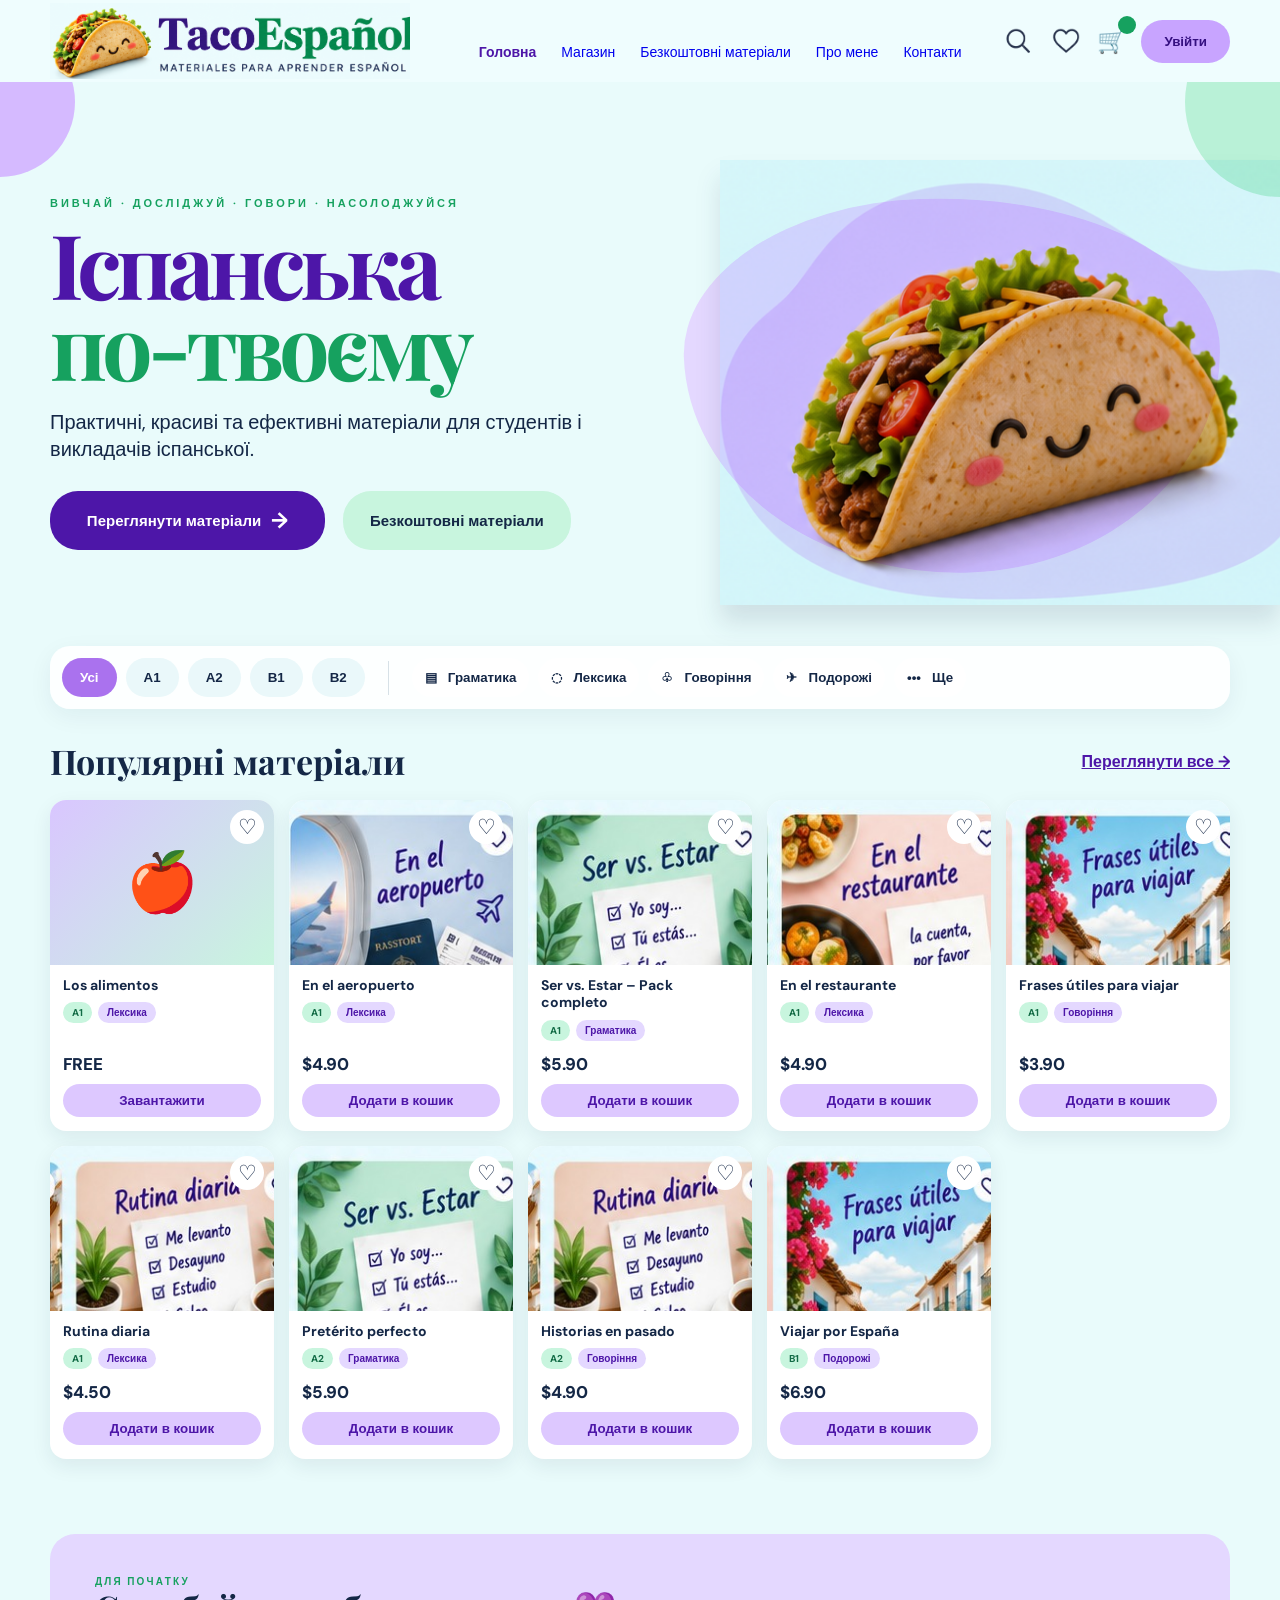
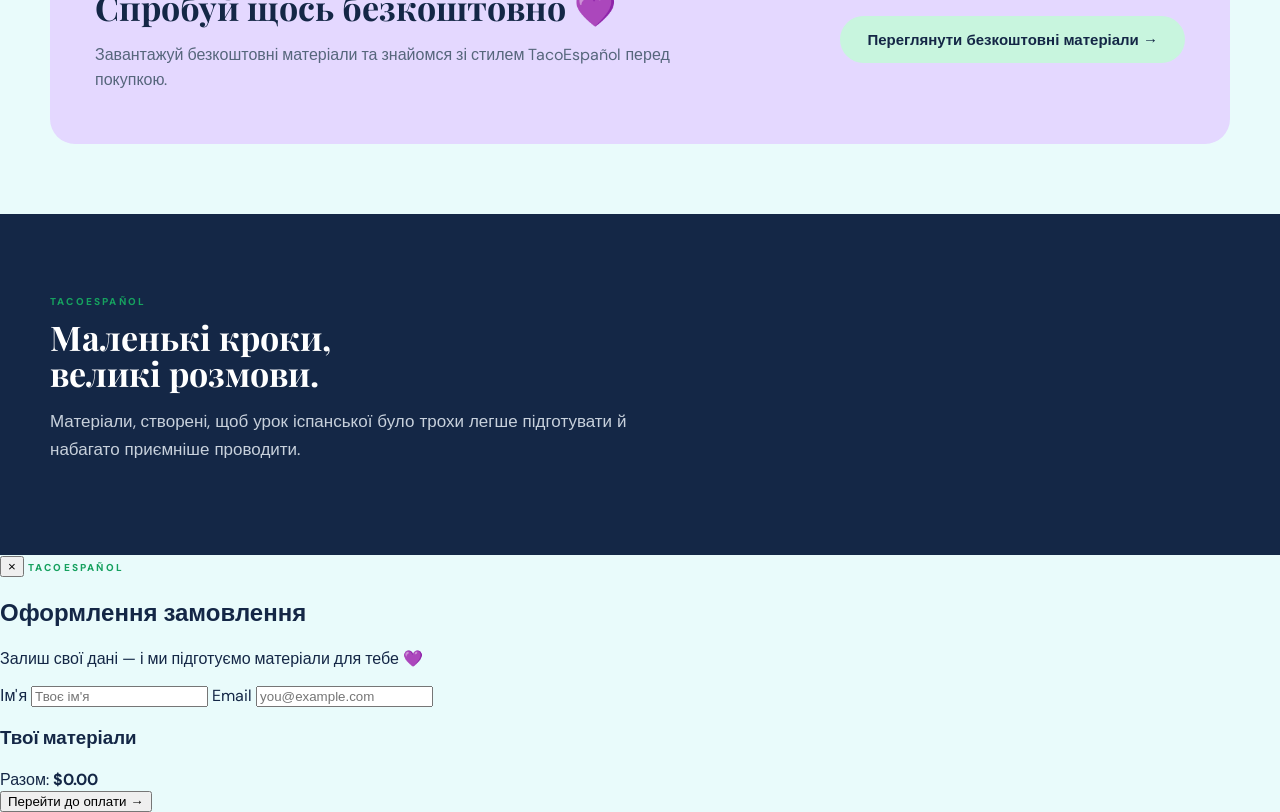
==== index.html @ 5d4e1d15 "Update index.html" ====
<!doctype html>
<html lang="uk">
<head>
  <meta charset="UTF-8">
  <meta name="viewport" content="width=device-width, initial-scale=1.0">
  <title>TacoEspañol — матеріали для вивчення іспанської</title>
  <link rel="stylesheet" href="styles.css">
</head>
<body>
  <header class="site-header">
    <div class="container nav">
      <a class="brand" href="#">
        <img src="assets/taco-mascot.png" alt="TacoEspañol taco" class="brand-taco">
        <span class="brand-name"><b>Taco</b><strong>Español</strong><small>MATERIALES PARA APRENDER ESPAÑOL</small></span>
      </a>
      <nav class="desktop-nav">
        <a class="active" href="#">Головна</a><a href="#shop">Магазин</a><a href="#free">Безкоштовні матеріали</a><a href="#about">Про мене</a><a href="#contact">Контакти</a>
      </nav>
      <div class="actions">
        <button aria-label="Buscar" class="icon-btn">⌕</button>
        <button aria-label="Favoritos" class="icon-btn">♡</button>
        <button aria-label="Carrito" class="icon-btn cart-btn" onclick="openCart()">🛒<span id="cartCount"></span></button>
        <button class="login">Увійти</button>
      </div>
    </div>
  </header>

  <main>
    <section class="hero">
      <div class="blob blob-purple"></div><div class="blob blob-mint"></div>
      <div class="container hero-grid">
        <div class="hero-copy">
          <div class="kicker">ВИВЧАЙ · ДОСЛІДЖУЙ · ГОВОРИ · НАСОЛОДЖУЙСЯ</div>
          <h1>Іспанська<br><em>по-твоєму</em></h1>
          <p>Практичні, красиві та ефективні матеріали для студентів і викладачів іспанської.</p>
          <div class="hero-buttons">
            <a class="btn primary" href="#shop">Переглянути матеріали <span>→</span></a>
            <a class="btn secondary" href="#free">Безкоштовні матеріали</a>
          </div>
        </div>
        <div class="hero-art">
          <div class="taco-bg"></div>
          <img src="assets/taco-mascot.png" alt="Taco sonriente" class="hero-taco">
        </div>
      </div>
    </section>

    <section class="filters-wrap" id="shop">
      <div class="container">
        <div class="filters">
          <button class="filter active" data-filter="all">Усі</button>
          <button class="filter" data-filter="A1">A1</button><button class="filter" data-filter="A2">A2</button>
          <button class="filter" data-filter="B1">B1</button><button class="filter" data-filter="B2">B2</button>
          <i></i>
          <button class="filter topic" data-filter="Граматика">▤ &nbsp; Граматика</button>
          <button class="filter topic" data-filter="Лексика">◌ &nbsp; Лексика</button>
          <button class="filter topic" data-filter="Говоріння">♧ &nbsp; Говоріння</button>
          <button class="filter topic" data-filter="Подорожі">✈ &nbsp; Подорожі</button>
          <button class="filter topic" data-filter="Ще">••• &nbsp; Ще</button>
        </div>
      </div>
    </section>

    <section class="popular">
      <div class="container">
        <div class="section-title"><h2>Популярні матеріали</h2><a href="#shop">Переглянути все →</a></div>
        <div class="products" id="products"></div>
      </div>
    </section>

    <section class="free-section" id="free">
      <div class="container free-box">
        <div><span class="mini-label">ДЛЯ ПОЧАТКУ</span><h2>Спробуй щось безкоштовно 💜</h2><p>Завантажуй безкоштовні матеріали та знайомся зі стилем TacoEspañol перед покупкою.</p></div>
        <button class="btn secondary" onclick="showFree()">Переглянути безкоштовні матеріали →</button>
      </div>
    </section>

    <section class="about" id="about">
      <div class="container"><span class="mini-label">TACOESPAÑOL</span><h2>Маленькі кроки,<br>великі розмови.</h2><p>Матеріали, створені, щоб урок іспанської було трохи легше підготувати й набагато приємніше проводити.</p></div>
    </section>
  </main>

  <div class="toast" id="toast"></div>

<div class="cart-modal" id="cartModal">
  <div class="cart-overlay" onclick="closeCart()"></div>

  <div class="cart-panel">
    <button class="cart-close" onclick="closeCart()">×</button>

    <h2>Твій кошик 🛒</h2>

    <div id="cartItems"></div>

    <div class="cart-empty" id="cartEmpty">
      Тут поки порожньо 💜
    </div>

    <div class="cart-total">
      <span>Разом:</span>
      <strong id="cartTotal">$0.00</strong>
    </div>

    <button class="cart-checkout" onclick="checkout()">
      Оформити замовлення →
    </button>
  </div>
</div>
<div class="checkout-modal" id="checkoutModal">
  <div class="checkout-overlay" onclick="closeCheckout()"></div>

  <div class="checkout-panel">
    <button class="checkout-close" onclick="closeCheckout()">×</button>

    <span class="mini-label">TACOESPAÑOL</span>
    <h2>Оформлення замовлення</h2>

    <p class="checkout-note">
      Залиш свої дані — і ми підготуємо матеріали для тебе 💜
    </p>

    <label>
      Ім'я
      <input type="text" id="checkoutName" placeholder="Твоє ім'я">
    </label>

    <label>
      Email
      <input type="email" id="checkoutEmail" placeholder="you@example.com">
    </label>

    <div class="checkout-summary">
      <h3>Твої матеріали</h3>
      <div id="checkoutItems"></div>

      <div class="checkout-total">
        <span>Разом:</span>
        <strong id="checkoutTotal">$0.00</strong>
      </div>
    </div>

    <button class="checkout-submit" onclick="submitCheckout()">
      Перейти до оплати →
    </button>
  </div>
</div>
<script src="app.js"></script>
</body>
</html>
---- styles.css ----
@import url('https://fonts.googleapis.com/css2?family=DM+Sans:wght@400;500;600;700&family=Playfair+Display:wght@600;700&display=swap');

:root{
  --purple:#4d16a8;
  --purple2:#7433c7;
  --green:#16a15f;
  --navy:#142746;
  --aqua:#e9fbfb;
  --mint:#c8f5de;
  --lav:#e4d8ff;
  --white:#fff;
  --line:#dfeaf0;
}

*{box-sizing:border-box}

html{
  scroll-behavior:smooth;
  max-width:100%;
  overflow-x:hidden;
}

body{
  margin:0;
  background:var(--aqua);
  color:var(--navy);
  font-family:"DM Sans",Arial,sans-serif;
  max-width:100%;
  overflow-x:hidden;
}

.container{
  width:min(1180px,calc(100% - 64px));
  margin:auto;
}

.site-header{
  height:82px;
  background:rgba(239,253,254,.92);
  backdrop-filter:blur(12px);
  position:sticky;
  top:0;
  z-index:20;
}

.nav{
  height:100%;
  display:flex;
  align-items:center;
  justify-content:space-between;
  gap:24px;
}

.brand{
  width:390px;
  min-width:390px;
  height:76px;
  display:flex;
  align-items:center;
  background:url("assets/tacoespanol-logo-cropped.png") left center/contain no-repeat;
}

.brand-taco,
.brand-name{
  display:none!important;
}

.desktop-nav{
  display:flex;
  gap:25px;
  align-items:center;
  font-size:14px;
}

.desktop-nav a{
  padding:30px 0 8px;
  border-bottom:0;
  text-decoration:none;
}

.desktop-nav a:hover,
.desktop-nav a:focus,
.desktop-nav a:visited{
  text-decoration:none;
}

.desktop-nav a.active{
  color:var(--purple);
  font-weight:700;
  text-decoration:none;
  border-bottom:0;
}

.actions{
  display:flex;
  align-items:center;
  gap:11px;
}

.icon-btn{
  border:0;
  background:none;
  color:var(--navy);
  font-size:27px;
  cursor:pointer;
  position:relative;
}

.actions .icon-btn:first-child,
.actions .icon-btn:nth-child(2){
  width:36px;
  height:36px;
  padding:0;
  font-size:0;
  line-height:0;
  display:grid;
  place-items:center;
  background-repeat:no-repeat;
  background-position:center;
  background-size:29px 29px;
  transform:none;
}

.actions .icon-btn:first-child{
  background-image:url("assets/search-reference.png");
}

.actions .icon-btn:nth-child(2){
  background-image:url("assets/heart-reference.png");
}

.cart-btn{
  font-size:24px;
  width:36px;
  height:36px;
  padding:0;
}

.cart-btn span{
  position:absolute;
  right:-6px;
  top:-7px;
  background:var(--green);
  color:white;
  width:18px;
  height:18px;
  border-radius:50%;
  font-size:10px;
  display:grid;
  place-items:center;
}

.login{
  border:0;
  background:#c8a4ff;
  color:#351080;
  border-radius:28px;
  padding:14px 23px;
  font-weight:700;
  cursor:pointer;
}

.hero{
  position:relative;
  overflow:hidden;
  padding:76px 0 58px;
  min-height:535px;
}

.hero-grid{
  display:grid;
  grid-template-columns:1.05fr .95fr;
  align-items:center;
  min-height:430px;
}

.kicker{
  font-size:11px;
  letter-spacing:.27em;
  font-weight:700;
  color:var(--green);
  margin-bottom:13px;
}

.hero h1{
  font:700 clamp(62px,7vw,92px)/.9 "Playfair Display",Georgia,serif;
  letter-spacing:-.055em;
  margin:0;
  color:var(--purple);
}

.hero h1 em{
  font-style:normal;
  color:var(--green);
}

.hero-copy>p{
  font-size:20px;
  line-height:1.35;
  margin:25px 0 28px;
}

.hero-buttons{
  display:flex;
  gap:18px;
}

.btn{
  display:inline-flex;
  align-items:center;
  justify-content:center;
  border:0;
  border-radius:28px;
  padding:15px 27px;
  font-weight:700;
  font-size:15px;
  cursor:pointer;
  text-decoration:none;
}

.btn.primary{
  background:var(--purple);
  color:white;
  min-width:275px;
}

.btn.primary span{
  margin-left:10px;
  font-size:22px;
}

.btn.secondary{
  background:var(--mint);
  color:var(--navy);
  min-width:220px;
}

.hero-art{
  height:420px;
  position:relative;
}

.taco-bg{
  position:absolute;
  inset:35px 10px 10px 15px;
  background:var(--lav);
  border-radius:45% 55% 48% 52% / 40% 42% 58% 60%;
  transform:rotate(-2deg);
}

.hero-taco{
  position:absolute;
  width:590px;
  height:445px;
  object-fit:cover;
  object-position:center;
  right:-50px;
  top:-3px;
  mix-blend-mode:multiply;
  filter:drop-shadow(0 18px 12px rgba(20,39,70,.12));
}

.blob{
  position:absolute;
  border-radius:50%;
  filter:blur(.2px);
  pointer-events:none;
}

.blob-purple{
  width:150px;
  height:150px;
  background:#d5baff;
  left:-75px;
  top:-55px;
}

.blob-mint{
  width:190px;
  height:190px;
  background:#b9f1d7;
  right:-95px;
  top:-75px;
}

.filters-wrap{
  position:relative;
  z-index:5;
}

.filters{
  background:rgba(255,255,255,.92);
  border-radius:20px;
  padding:12px;
  display:flex;
  gap:9px;
  align-items:center;
  box-shadow:0 7px 25px rgba(20,39,70,.06);
}

.filters i{
  height:34px;
  width:1px;
  background:#d7e1e7;
  margin:0 14px;
}

.filter{
  border:0;
  background:#eaf8fa;
  color:var(--navy);
  border-radius:24px;
  padding:12px 18px;
  font-weight:600;
  cursor:pointer;
  white-space:nowrap;
}

.filter.active{
  background:#aa72ee;
  color:#fff;
}

.filter.topic{
  background:white;
  padding-left:13px;
  padding-right:13px;
}

.popular{
  padding:35px 0 75px;
}

.section-title{
  display:flex;
  align-items:center;
  justify-content:space-between;
  margin-bottom:20px;
}

.section-title h2,
.free-box h2,
.about h2{
  font:700 34px/1.05 "Playfair Display",Georgia,serif;
  margin:0;
  color:var(--navy);
}

.section-title a{
  color:var(--purple);
  font-weight:700;
}

.products{
  display:grid;
  grid-template-columns:repeat(5,1fr);
  gap:15px;
}

.product{
  background:white;
  border-radius:16px;
  overflow:hidden;
  box-shadow:0 7px 20px rgba(20,39,70,.08);
  display:flex;
  flex-direction:column;
}

.product-cover{
  height:165px;
  position:relative;
  background:#eee;
  overflow:hidden;
}

.product-cover img{
  width:100%;
  height:100%;
  object-fit:cover;
}

.heart{
  position:absolute;
  right:10px;
  top:10px;
  width:34px;
  height:34px;
  border:0;
  border-radius:50%;
  background:white;
  color:var(--navy);
  font-size:21px;
  cursor:pointer;
}

.product-body{
  padding:12px 13px 14px;
  display:flex;
  flex-direction:column;
  flex:1;
}

.product h3{
  font-size:14px;
  margin:0 0 8px;
  line-height:1.25;
}

.tags{
  display:flex;
  gap:6px;
  flex-wrap:wrap;
}

.tag{
  background:var(--mint);
  color:#126b45;
  border-radius:12px;
  padding:4px 9px;
  font-size:10px;
  font-weight:700;
}

.tag.topic{
  background:var(--lav);
  color:var(--purple);
}

.product-foot{
  margin-top:auto;
}

.price{
  font-size:17px;
  font-weight:800;
  margin:12px 0 9px;
}

.add{
  width:100%;
  border:0;
  border-radius:18px;
  background:#ddc8ff;
  color:var(--purple);
  font-weight:700;
  padding:9px;
  cursor:pointer;
}

.add:hover{
  background:#cdb0ff;
}

.free-section{
  padding:0 0 70px;
}

.free-box{
  background:var(--lav);
  border-radius:25px;
  padding:35px 45px;
  display:flex;
  align-items:center;
  justify-content:space-between;
  gap:30px;
}

.mini-label{
  font-size:10px;
  letter-spacing:.22em;
  font-weight:800;
  color:var(--green);
}

.free-box p,
.about p{
  color:#56667c;
  line-height:1.6;
  max-width:600px;
}

.about{
  background:var(--navy);
  color:white;
  padding:75px 0;
}

.about h2{
  color:white;
  margin-top:10px;
}

.about p{
  color:#c8d1dc;
  font-size:17px;
}

.toast{
  position:fixed;
  bottom:25px;
  left:50%;
  transform:translate(-50%,20px);
  background:var(--navy);
  color:white;
  padding:13px 20px;
  border-radius:12px;
  opacity:0;
  pointer-events:none;
  transition:.25s;
  z-index:50;
}

.toast.show{
  opacity:1;
  transform:translate(-50%,0);
}

/* Tablet */
@media(max-width:1050px){
  .desktop-nav{
    display:none;
  }

  .brand{
    width:300px;
    min-width:300px;
  }

  .products{
    grid-template-columns:repeat(3,1fr);
  }

  .hero-taco{
    width:500px;
    right:-50px;
  }

  .hero-grid{
    grid-template-columns:1fr 1fr;
  }

  .filters{
    overflow-x:auto;
  }

  .filters i{
    display:none;
  }
}

/* Mobile */
@media(max-width:700px){

  .container{
    width:calc(100% - 32px);
    max-width:100%;
  }

  .site-header{
    height:64px;
    overflow:hidden;
  }

  .nav{
    width:100%;
    gap:7px;
    padding:0 16px;
  }

  .brand{
    width:190px;
    min-width:0;
    max-width:calc(100vw - 125px);
    height:52px;
    flex:1 1 auto;
    background-size:100% auto;
    background-position:left center;
  }

  .actions{
    gap:5px;
    flex:0 0 auto;
  }

  .actions .icon-btn:first-child,
  .actions .icon-btn:nth-child(2){
    display:none;
  }

  .cart-btn{
    width:34px;
    min-width:34px;
    height:36px;
    font-size:18px;
    padding:0;
  }

  .cart-btn span{
    right:-2px;
    top:-3px;
  }

  .login{
    padding:9px 13px;
    font-size:12px;
    white-space:nowrap;
  }

  /* Hero */
  .hero{
    padding:30px 0 14px;
    min-height:0;
  }

  .hero-grid{
    display:flex;
    flex-direction:column;
    min-height:0;
    width:100%;
  }

  .hero-copy{
    width:100%;
    min-width:0;
    position:relative;
    z-index:2;
  }

  .kicker{
    font-size:8px;
    letter-spacing:.14em;
    line-height:1.55;
    margin-bottom:10px;
    max-width:100%;
  }

  .hero h1{
    font-size:50px;
    line-height:.92;
    letter-spacing:-.045em;
    max-width:100%;
  }

  .hero-copy>p{
    font-size:16px;
    line-height:1.42;
    margin:18px 0 21px;
    max-width:100%;
  }

  .hero-copy>p br{
    display:none;
  }

  .hero-buttons{
    width:100%;
    flex-direction:column;
    gap:10px;
  }

  .btn{
    width:100%;
    min-width:0;
    min-height:48px;
    padding:13px 16px;
  }

  .btn.primary,
  .btn.secondary{
    width:100%;
    min-width:0;
  }

  .hero-art{
    height:220px;
    width:100%;
    max-width:100%;
    margin-top:5px;
    overflow:hidden;
  }

  .taco-bg{
    inset:20px 7% 5px;
  }

  .hero-taco{
    width:92%;
    max-width:300px;
    height:auto;
    aspect-ratio:605/455;
    right:50%;
    top:0;
    transform:translateX(50%);
    object-fit:contain;
  }

  .blob-purple{
    width:100px;
    height:100px;
    left:-55px;
    top:-30px;
  }

  .blob-mint{
    width:120px;
    height:120px;
    right:-65px;
    top:-30px;
  }

  /* Filters */
  .filters-wrap{
    max-width:100%;
    overflow:hidden;
  }

  .filters{
    width:100%;
    max-width:100%;
    border-radius:15px;
    padding:8px;
    gap:7px;
    overflow-x:auto;
    overflow-y:hidden;
    -webkit-overflow-scrolling:touch;
    scrollbar-width:none;
  }

  .filters::-webkit-scrollbar{
    display:none;
  }

  .filter{
    padding:10px 15px;
    font-size:13px;
    flex:0 0 auto;
  }

  .filter.topic{
    padding-left:13px;
    padding-right:13px;
  }

  .filters i{
    display:none;
  }

  /* Popular */
  .popular{
    padding:27px 0 46px;
  }

  .section-title{
    width:100%;
    min-width:0;
    gap:12px;
    margin-bottom:15px;
    align-items:flex-end;
  }

  .section-title h2{
    font-size:27px;
    line-height:1.05;
  }

  .section-title a{
    font-size:12px;
    white-space:nowrap;
  }

  .products{
    width:100%;
    grid-template-columns:repeat(2,minmax(0,1fr));
    gap:11px;
  }

  .product{
    min-width:0;
    border-radius:14px;
  }

  .product-cover{
    height:145px;
  }

  .heart{
    right:7px;
    top:7px;
    width:31px;
    height:31px;
    font-size:19px;
  }

  .product-body{
    min-width:0;
    padding:10px 10px 11px;
  }

  .product h3{
    font-size:12px;
    line-height:1.3;
    margin-bottom:7px;
  }

  .tags{
    gap:4px;
  }

  .tag{
    font-size:9px;
    padding:4px 7px;
  }

  .price{
    font-size:15px;
    margin:10px 0 7px;
  }

  .add{
    font-size:11px;
    padding:9px 5px;
    border-radius:16px;
  }

  /* Free materials */
  .free-section{
    width:100%;
    overflow:hidden;
    padding:0 0 48px;
  }

  .free-box{
    width:100%;
    min-width:0;
    padding:25px 21px;
    border-radius:20px;
    gap:17px;
    flex-direction:column;
    align-items:flex-start;
  }

  .free-box>div{
    min-width:0;
    width:100%;
  }

  .free-box h2{
    font-size:27px;
    line-height:1.05;
    margin:8px 0 0;
  }

  .free-box p{
    font-size:14px;
    line-height:1.5;
  }

  .free-box .btn{
    width:100%;
    min-width:0;
  }

  /* About */
  .about{
    width:100%;
    overflow:hidden;
    padding:52px 0;
    scroll-margin-top:64px;
  }

  .about h2{
    font-size:31px;
    line-height:1.05;
  }

  .about p{
    font-size:15px;
    line-height:1.55;
  }

  /* Anchors don't hide under sticky header */
  #shop,
  #free,
  #about{
    scroll-margin-top:76px;
  }
}

/* Very small phones */
@media(max-width:390px){

  .nav{
    padding:0 12px;
  }

  .brand{
    max-width:calc(100vw - 112px);
    height:49px;
  }

  .login{
    padding:8px 10px;
    font-size:11px;
  }

  .hero{
    padding-top:28px;
  }

  .hero h1{
    font-size:45px;
  }

  .hero-art{
    height:220px;
  }

  .hero-taco{
    width:min(330px,100%);
  }

  .products{
    grid-template-columns:1fr;
  }

  .product-cover{
    height:185px;
  }

  .section-title{
    align-items:center;
  }

  .section-title a{
    font-size:11px;
  }
}

/* Prevent any accidental horizontal overflow */
img,
svg,
video{
  max-width:100%;
}

@media (max-width:700px){
  .hero-grid,
  .filters-wrap .container,
  .popular .container,
  .free-section .container,
  .about .container{
    width:calc(100% - 44px);
    margin-left:22px;
    margin-right:22px;
  }

  .hero-copy,
  .hero-art{
    width:100%;
  }
}
.cart-modal{
  position:fixed;
  inset:0;
  z-index:100;
  display:none;
}

.cart-modal.show{
  display:block;
}

.cart-overlay{
  position:absolute;
  inset:0;
  background:rgba(20,39,70,.45);
  backdrop-filter:blur(4px);
}

.cart-panel{
  position:absolute;
  top:0;
  right:0;
  width:min(430px,100%);
  height:100%;
  background:white;
  padding:35px 28px;
  box-shadow:-10px 0 30px rgba(20,39,70,.15);
  overflow-y:auto;
}

.cart-close{
  position:absolute;
  top:18px;
  right:20px;
  width:40px;
  height:40px;
  border:0;
  border-radius:50%;
  background:var(--lav);
  color:var(--navy);
  font-size:28px;
  cursor:pointer;
}

.cart-panel h2{
  font:700 32px/1.1 "Playfair Display",Georgia,serif;
  margin:20px 45px 30px 0;
  color:var(--navy);
}

.cart-empty{
  padding:35px 15px;
  text-align:center;
  color:#68778b;
}

.cart-total{
  display:flex;
  justify-content:space-between;
  align-items:center;
  margin-top:25px;
  padding-top:20px;
  border-top:1px solid var(--line);
  font-size:18px;
}

.cart-checkout{
  width:100%;
  margin-top:20px;
  padding:14px;
  border:0;
  border-radius:25px;
  background:var(--purple);
  color:white;
  font-weight:700;
  font-size:15px;
  cursor:pointer;
}
.cart-item{
  display:flex;
  align-items:center;
  justify-content:space-between;
  gap:15px;
  padding:14px 0;
  border-bottom:1px solid var(--line);
  font-size:15px;
  font-weight:600;
}

.cart-item span{
  flex:1;
  line-height:1.35;
}

.cart-item button{
  flex:0 0 32px;
  width:32px;
  height:32px;
  border:0;
  border-radius:50%;
  background:var(--lav);
  color:var(--purple);
  font-size:20px;
  line-height:1;
  cursor:pointer;
}
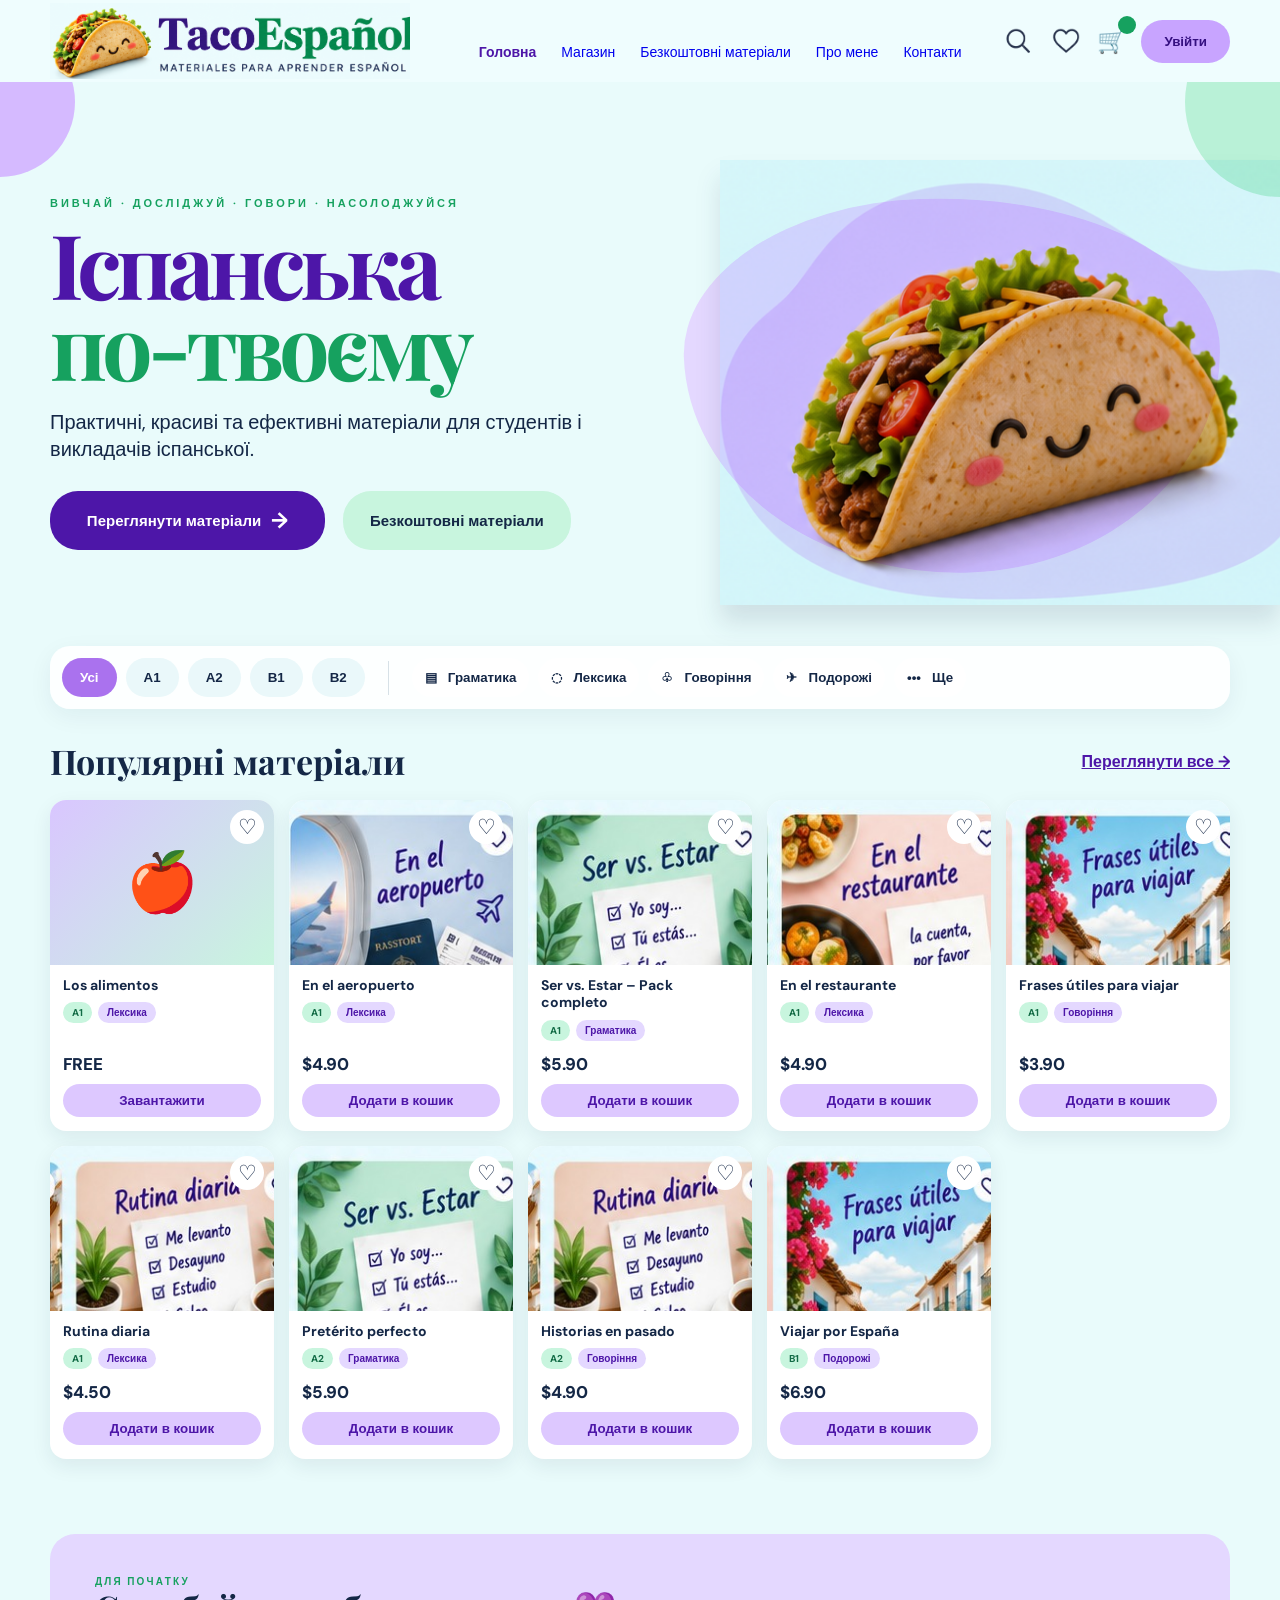
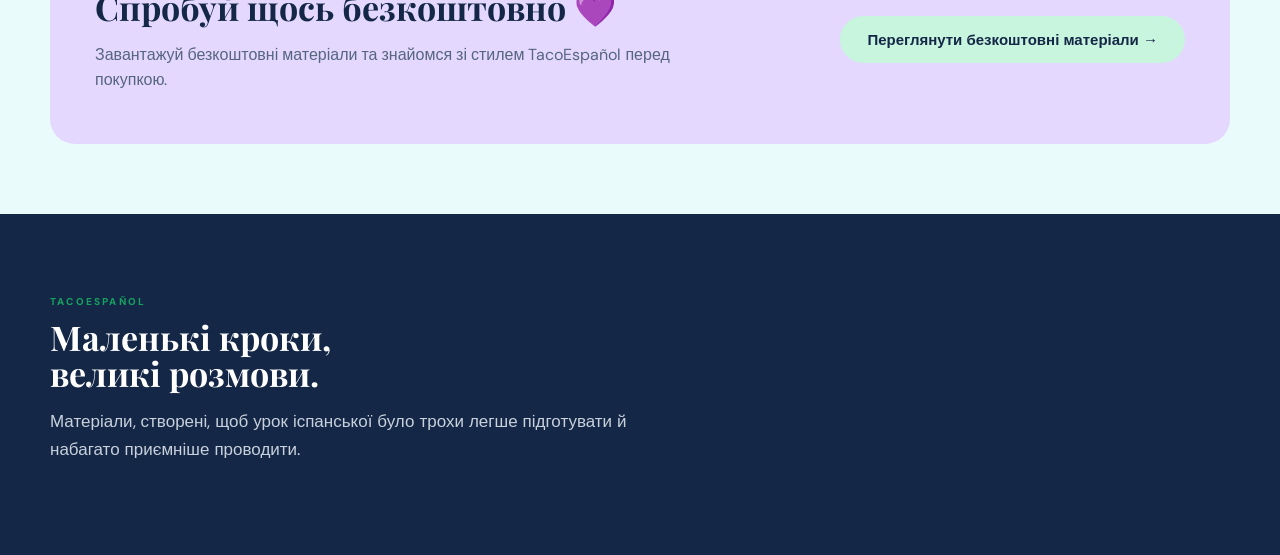
==== commit 29cc9de1: "Update index.html" ====
--- a/index.html
+++ b/index.html
@@ -101,7 +101,7 @@
       <strong id="cartTotal">$0.00</strong>
     </div>
 
-    <button class="cart-checkout" onclick="checkout()">
+    <button class="cart-checkout" onclick="openCheckout()">
       Оформити замовлення →
     </button>
   </div>
--- a/styles.css
+++ b/styles.css
@@ -1065,3 +1065,115 @@
   line-height:1;
   cursor:pointer;
 }
+.checkout-modal{
+  position:fixed;
+  inset:0;
+  z-index:110;
+  display:none;
+}
+
+.checkout-modal.show{
+  display:block;
+}
+
+.checkout-overlay{
+  position:absolute;
+  inset:0;
+  background:rgba(20,39,70,.45);
+  backdrop-filter:blur(4px);
+}
+
+.checkout-panel{
+  position:absolute;
+  top:0;
+  right:0;
+  width:min(430px,100%);
+  height:100%;
+  background:white;
+  padding:35px 28px;
+  box-shadow:-10px 0 30px rgba(20,39,70,.15);
+  overflow-y:auto;
+}
+
+.checkout-close{
+  position:absolute;
+  top:18px;
+  right:20px;
+  width:40px;
+  height:40px;
+  border:0;
+  border-radius:50%;
+  background:var(--lav);
+  color:var(--navy);
+  font-size:28px;
+  cursor:pointer;
+}
+
+.checkout-panel h2{
+  font:700 32px/1.1 "Playfair Display",Georgia,serif;
+  margin:20px 45px 10px 0;
+  color:var(--navy);
+}
+
+.checkout-note{
+  color:#68778b;
+  line-height:1.5;
+  margin:0 0 25px;
+}
+
+.checkout-panel label{
+  display:block;
+  margin-bottom:17px;
+  font-size:13px;
+  font-weight:700;
+}
+
+.checkout-panel input{
+  display:block;
+  width:100%;
+  margin-top:7px;
+  padding:13px 14px;
+  border:1px solid var(--line);
+  border-radius:12px;
+  font:inherit;
+  color:var(--navy);
+  outline:none;
+}
+
+.checkout-panel input:focus{
+  border-color:#aa72ee;
+}
+
+.checkout-summary{
+  margin-top:25px;
+  padding:20px;
+  background:#f7f4ff;
+  border-radius:18px;
+}
+
+.checkout-summary h3{
+  margin:0 0 10px;
+  font-size:16px;
+}
+
+.checkout-total{
+  display:flex;
+  justify-content:space-between;
+  margin-top:15px;
+  padding-top:15px;
+  border-top:1px solid var(--line);
+  font-size:17px;
+}
+
+.checkout-submit{
+  width:100%;
+  margin-top:20px;
+  padding:14px;
+  border:0;
+  border-radius:25px;
+  background:var(--purple);
+  color:white;
+  font-weight:700;
+  font-size:15px;
+  cursor:pointer;
+}
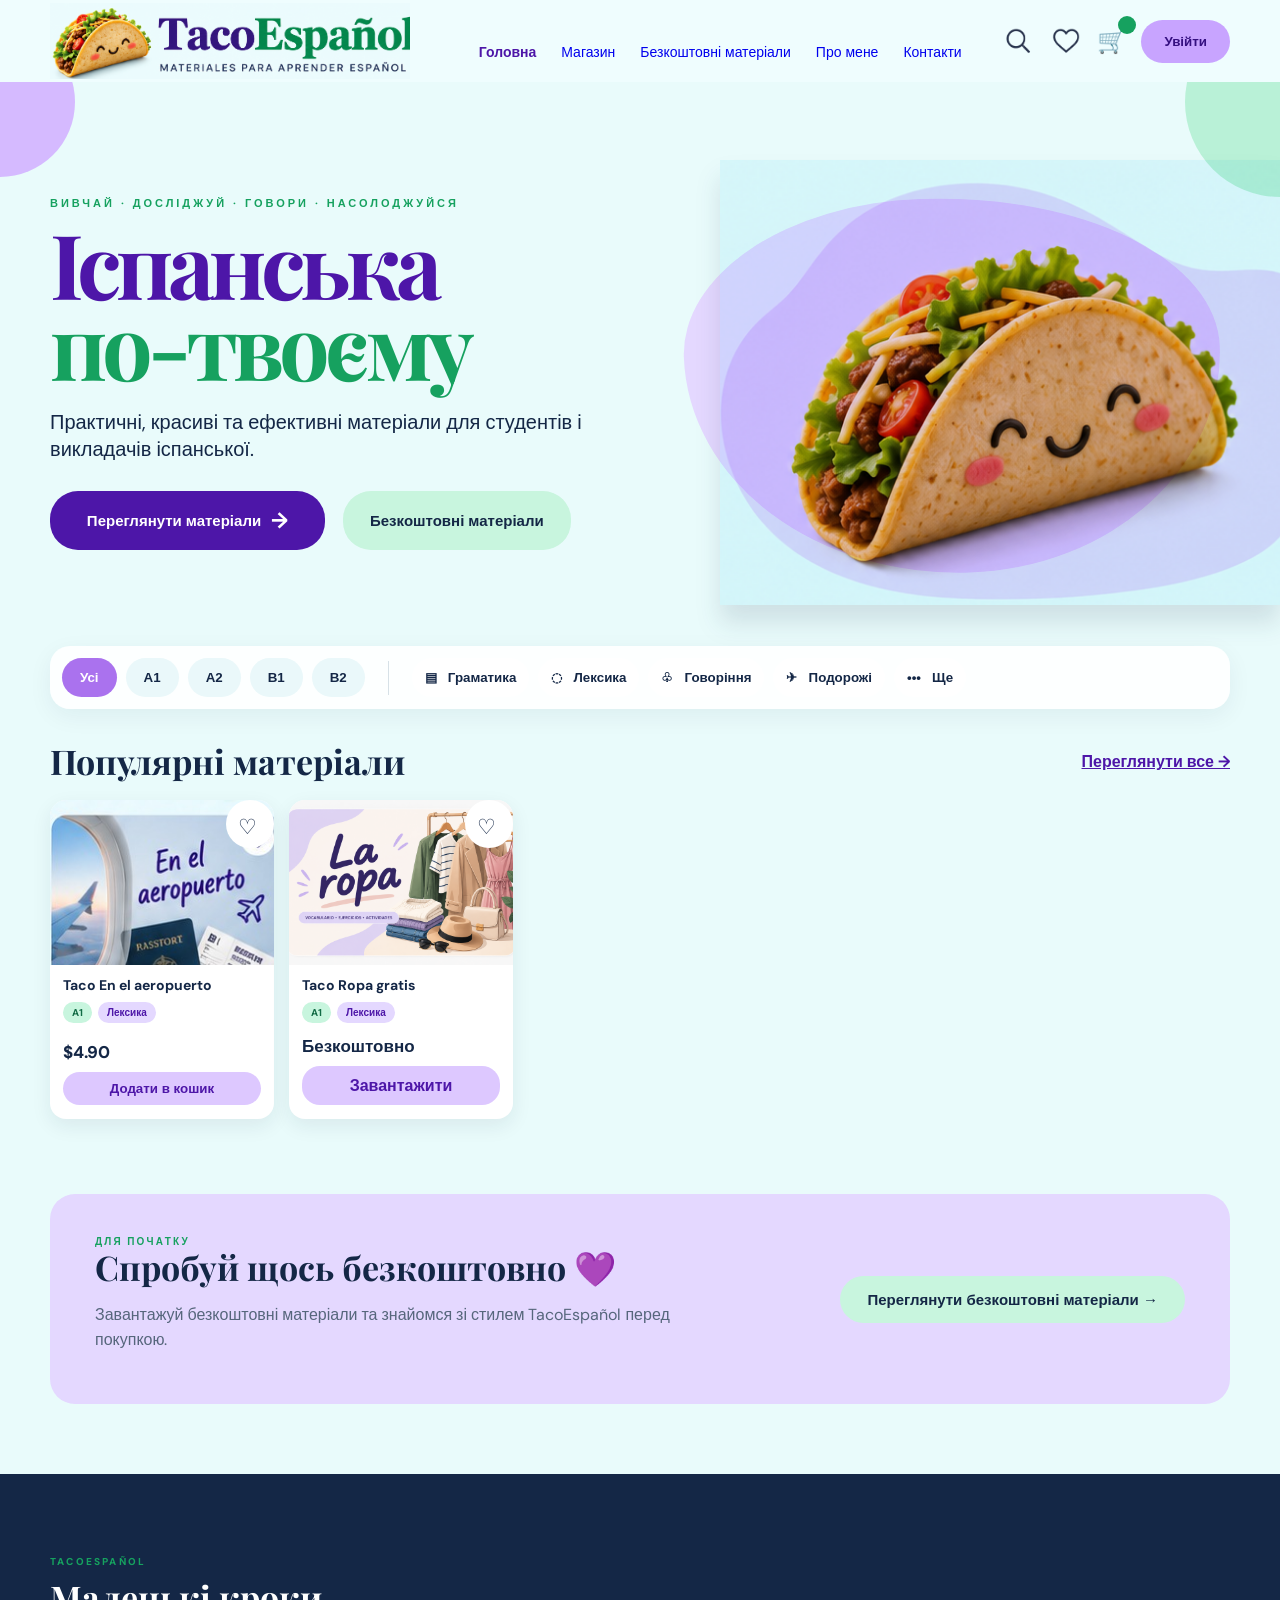
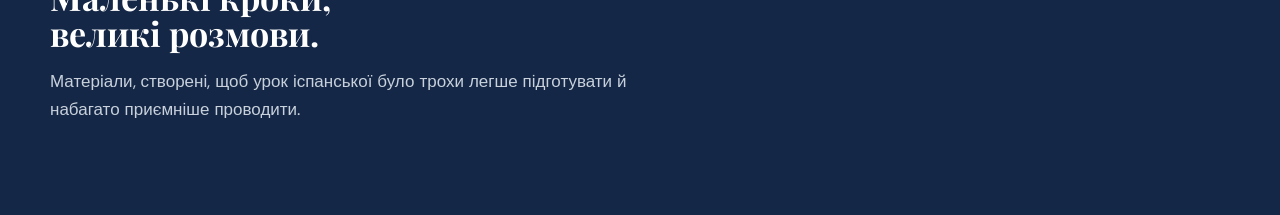
==== commit ca80326e: "Ropa gratis" ====
--- a/index.html
+++ b/index.html
@@ -18,7 +18,7 @@
       </nav>
       <div class="actions">
         <button aria-label="Buscar" class="icon-btn">⌕</button>
-        <button aria-label="Favoritos" class="icon-btn">♡</button>
+        <button aria-label="Favoritos" class="icon-btn" onclick="showToast('Обране 💜')">♡</button>
         <button aria-label="Carrito" class="icon-btn cart-btn" onclick="openCart()">🛒<span id="cartCount"></span></button>
         <button class="login">Увійти</button>
       </div>
@@ -144,6 +144,21 @@
     </button>
   </div>
 </div>
+<div class="free-modal" id="freeModal">
+  <div class="free-overlay" onclick="closeFree()"></div>
+
+  <div class="free-panel">
+    <button class="free-close" onclick="closeFree()" aria-label="Закрити">×</button>
+    <span class="mini-label">TACOESPAÑOL</span>
+    <h2>Безкоштовні матеріали</h2>
+    <p>Завантажуй і використовуй для своїх занять.</p>
+    <a class="free-file" href="assets/taco-ropa-gratis.html" download>
+      <span class="free-file-icon">↓</span>
+      <span><strong>Taco Ropa gratis</strong><small>Лексика одягу · A1</small></span>
+      <span class="free-file-action">Завантажити</span>
+    </a>
+  </div>
+</div>
 <script src="app.js"></script>
 </body>
 </html>
--- a/styles.css
+++ b/styles.css
@@ -373,16 +373,41 @@
   overflow:hidden;
 }
 
+.product-cover::before{
+  content:"";
+  position:absolute;
+  z-index:1;
+  top:0;
+  right:0;
+  width:48px;
+  height:48px;
+  border-radius:50%;
+  background:#fff;
+}
+
 .product-cover img{
   width:100%;
   height:100%;
   object-fit:cover;
 }
 
+.cover-title{
+  position:absolute;
+  left:50%;
+  top:22px;
+  z-index:2;
+  transform:translateX(-50%) rotate(-4deg);
+  color:var(--purple);
+  font:700 29px/1 "Playfair Display",Georgia,serif;
+  white-space:nowrap;
+  text-shadow:0 1px 0 rgba(255,255,255,.65);
+}
+
 .heart{
   position:absolute;
   right:10px;
   top:10px;
+  z-index:2;
   width:34px;
   height:34px;
   border:0;
@@ -449,6 +474,13 @@
 
 .add:hover{
   background:#cdb0ff;
+}
+
+.free-download{
+  display:flex;
+  align-items:center;
+  justify-content:center;
+  text-decoration:none;
 }
 
 .free-section{
@@ -515,6 +547,97 @@
   transform:translate(-50%,0);
 }
 
+.free-modal,
+.free-overlay{
+  position:fixed;
+  inset:0;
+}
+
+.free-modal{
+  display:none;
+  z-index:40;
+}
+
+.free-modal.show{
+  display:block;
+}
+
+.free-overlay{
+  background:rgba(20,39,70,.45);
+}
+
+.free-panel{
+  position:relative;
+  width:min(520px,calc(100% - 32px));
+  margin:12vh auto 0;
+  padding:34px;
+  background:white;
+  border-radius:20px;
+  box-shadow:0 20px 60px rgba(20,39,70,.2);
+}
+
+.free-panel h2{
+  margin:9px 0 6px;
+  font:700 32px/1.1 "Playfair Display",Georgia,serif;
+  color:var(--navy);
+}
+
+.free-panel p{
+  margin:0 0 22px;
+  color:#56667c;
+}
+
+.free-close{
+  position:absolute;
+  top:14px;
+  right:16px;
+  border:0;
+  background:none;
+  color:var(--navy);
+  font-size:28px;
+  cursor:pointer;
+}
+
+.free-file{
+  display:flex;
+  align-items:center;
+  gap:12px;
+  padding:14px;
+  border:1px solid var(--line);
+  border-radius:14px;
+  color:var(--navy);
+  text-decoration:none;
+}
+
+.free-file-icon{
+  width:38px;
+  height:38px;
+  display:grid;
+  place-items:center;
+  border-radius:10px;
+  background:var(--mint);
+  color:#126b45;
+  font-size:22px;
+  font-weight:700;
+}
+
+.free-file strong,
+.free-file small{
+  display:block;
+}
+
+.free-file small{
+  margin-top:3px;
+  color:#56667c;
+}
+
+.free-file-action{
+  margin-left:auto;
+  color:var(--purple);
+  font-size:13px;
+  font-weight:700;
+}
+
 /* Tablet */
 @media(max-width:1050px){
   .desktop-nav{
